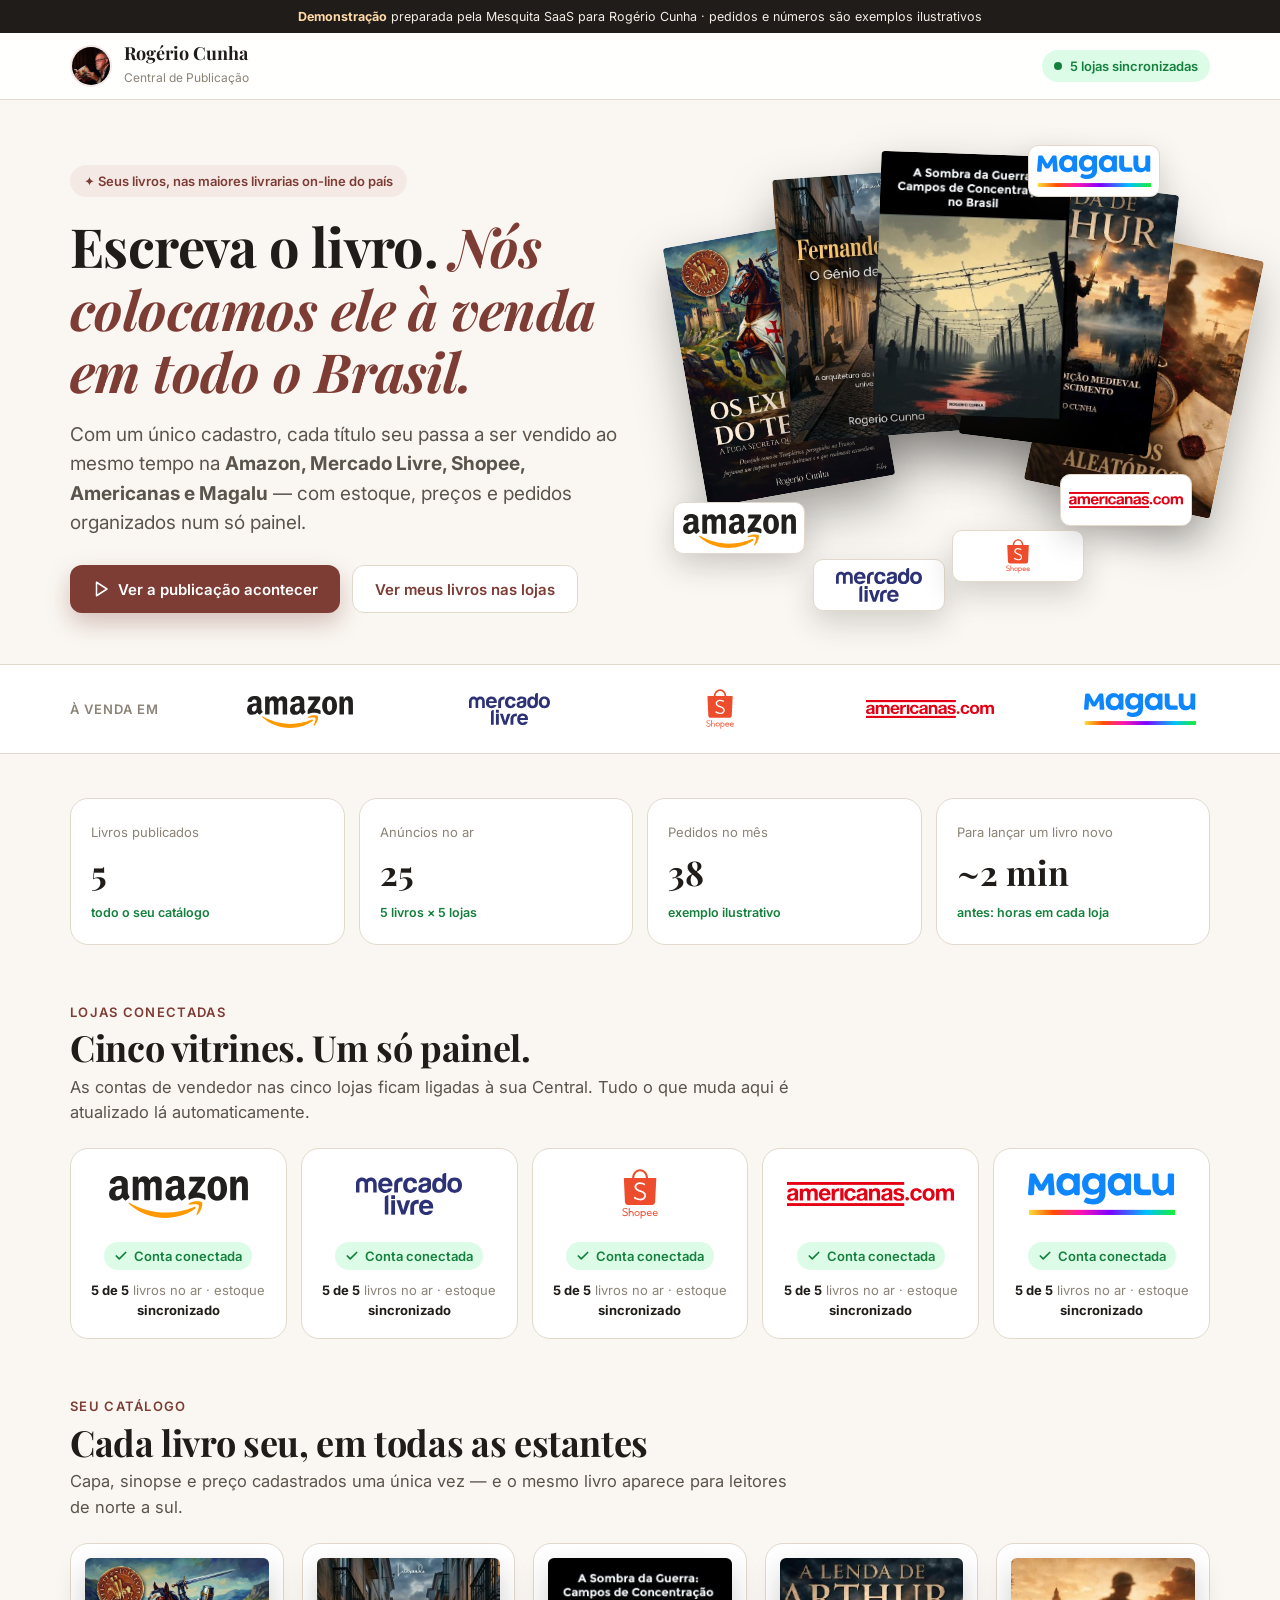
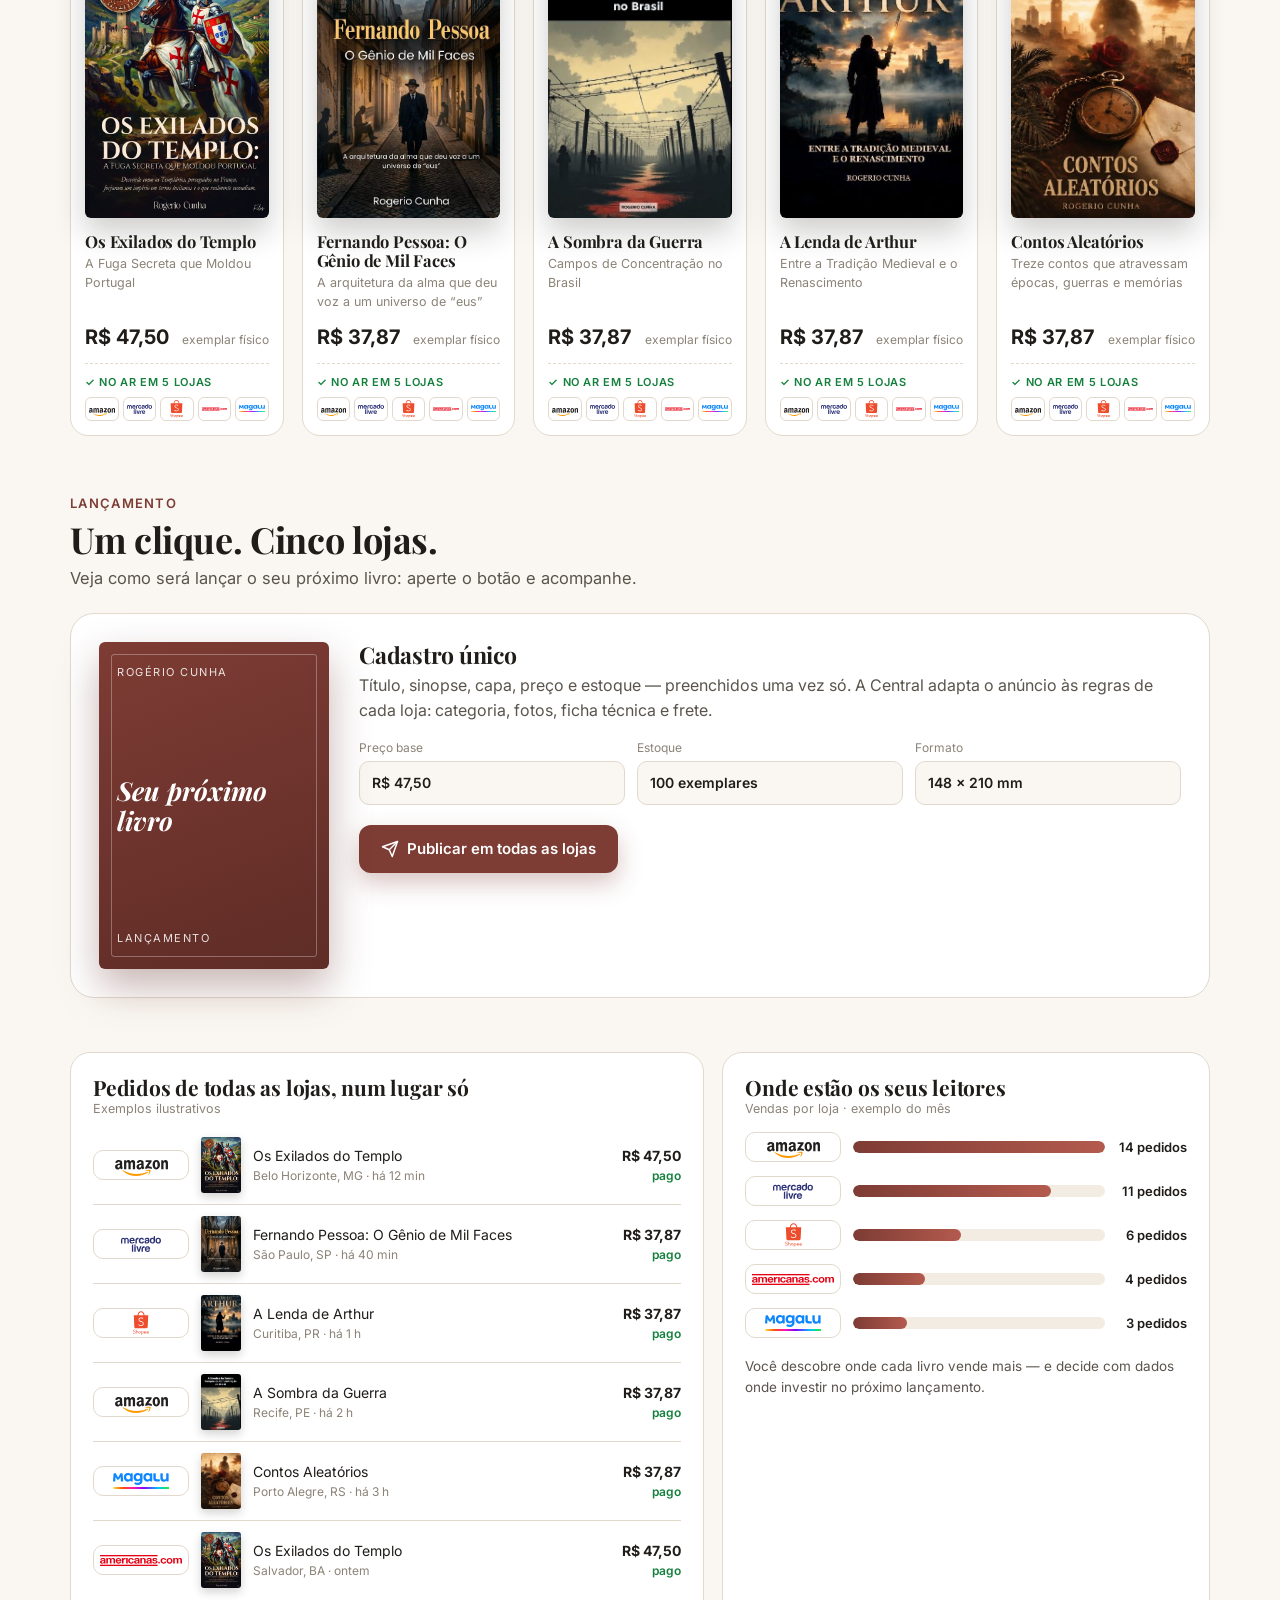
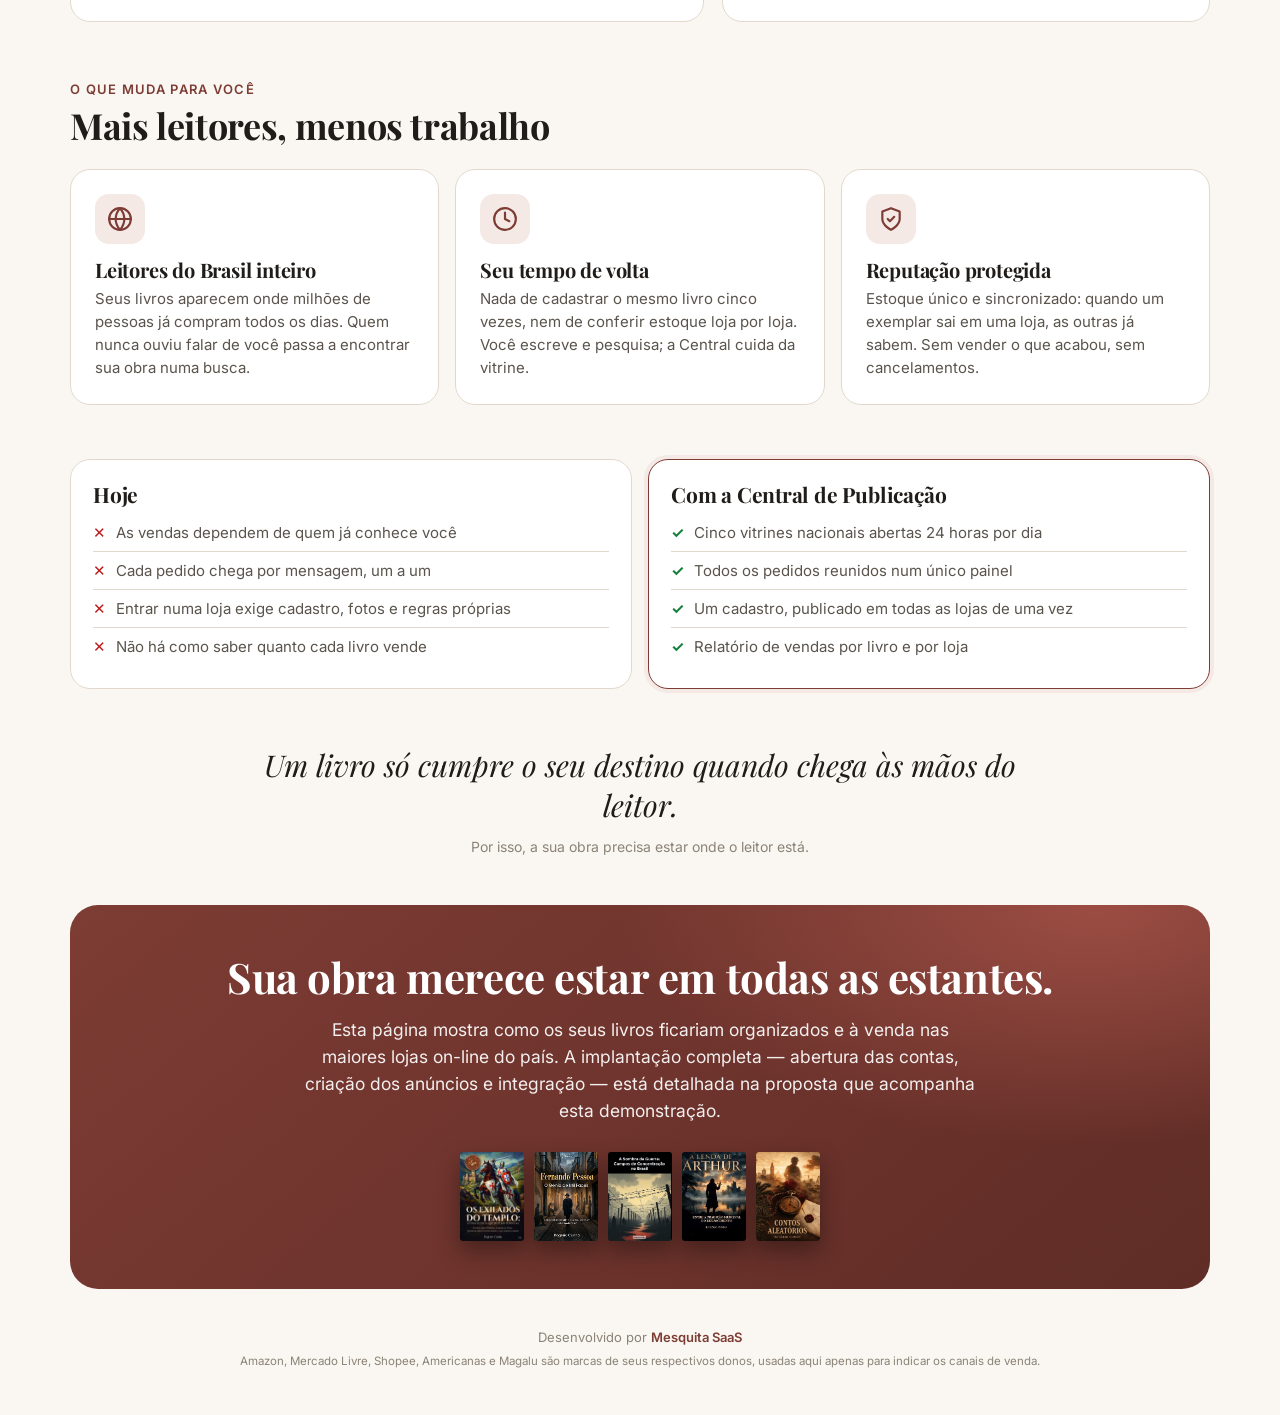
==== sistema/index.html @ d56f969f "Demonstração: Central de Publicação nos marketplaces (/sistema, fora do menu e sem indexação) Co-Aut" ====
<!doctype html>
<html lang="pt-BR">
<head>
<meta charset="utf-8">
<meta name="viewport" content="width=device-width, initial-scale=1">
<meta name="robots" content="noindex, nofollow">
<meta property="og:title" content="Central de Publicação — Rogério Cunha">
<meta property="og:image" content="https://drrogeriocunha.com.br/sistema/img/capa-exilados-do-templo.jpg">
<meta property="og:description" content="Seus livros à venda na Amazon, Mercado Livre, Shopee, Americanas e Magalu com um único cadastro.">
<title>Central de Publicação — Rogério Cunha</title>
<link rel="preconnect" href="https://fonts.googleapis.com">
<link href="https://fonts.googleapis.com/css2?family=Playfair+Display:ital,wght@0,600;0,700;1,600&family=Inter:wght@400;500;600;700&display=swap" rel="stylesheet">
<style>
  :root {
    --papel: #faf7f2; --fundo: #f2ece2; --tinta: #1f1c19; --suave: #5a544c; --fraca: #8b8377;
    --realce: #7d3c34; --realce-escuro: #5f2c26; --realce-claro: #f5e9e6; --linha: #e2d9cc; --ouro: #c9a227;
    --ok: #15803d; --ok-claro: #dcfce7;
  }
  * { box-sizing: border-box; margin: 0; padding: 0; }
  html { scroll-behavior: smooth; }
  body { font-family: Inter, system-ui, sans-serif; background: var(--papel); color: var(--tinta); line-height: 1.55; }
  h1, h2, h3 { font-family: "Playfair Display", Georgia, serif; letter-spacing: -0.01em; line-height: 1.15; }
  img { display: block; max-width: 100%; }
  .wrap { max-width: 1180px; margin: 0 auto; padding: 0 20px; }
  .demo { background: var(--tinta); color: #f3ede4; font-size: 12.5px; text-align: center; padding: 7px 16px; }
  .demo b { color: #ffd9a8; }

  header.app { background: rgba(255,255,255,.92); backdrop-filter: blur(8px); border-bottom: 1px solid var(--linha); position: sticky; top: 0; z-index: 20; }
  header.app .wrap { display: flex; align-items: center; gap: 14px; height: 66px; }
  .autor { display: flex; align-items: center; gap: 12px; margin-right: auto; min-width: 0; }
  .autor img { width: 42px; height: 42px; border-radius: 50%; object-fit: cover; object-position: top; border: 2px solid var(--realce-claro); }
  .autor b { display: block; font-family: "Playfair Display", serif; font-size: 18px; line-height: 1.1; }
  .autor span { font-size: 12px; color: var(--fraca); }
  .sync { display: inline-flex; align-items: center; gap: 8px; font-size: 13px; color: var(--ok); background: var(--ok-claro); padding: 6px 12px; border-radius: 999px; font-weight: 600; white-space: nowrap; }
  .dot { width: 8px; height: 8px; border-radius: 50%; background: var(--ok); animation: pulse 2s infinite; }
  @keyframes pulse { 0% { box-shadow: 0 0 0 0 rgba(21,128,61,.5); } 70% { box-shadow: 0 0 0 8px rgba(21,128,61,0); } 100% { box-shadow: 0 0 0 0 rgba(21,128,61,0); } }
  .btn { display: inline-flex; align-items: center; justify-content: center; gap: 8px; border: 0; cursor: pointer; font: 600 15px Inter, sans-serif; border-radius: 12px; padding: 0 22px; height: 48px; text-decoration: none; transition: transform .15s, background .15s; }
  .btn:active { transform: scale(.98); }
  .btn-primary { background: var(--realce); color: #fff; box-shadow: 0 10px 24px rgba(125,60,52,.3); }
  .btn-primary:hover { background: var(--realce-escuro); }
  .btn-claro { background: #fff; color: var(--realce); border: 1px solid var(--linha); }
  .btn svg { width: 18px; height: 18px; }

  /* logotipos das lojas: caixas do mesmo tamanho */
  .logo { display: inline-block; position: relative; overflow: hidden; background: #fff; border-radius: 10px; --p: 6px; }
  .logo img { position: absolute; inset: var(--p); width: calc(100% - 2 * var(--p)); height: calc(100% - 2 * var(--p)); object-fit: contain; }
  .logo.amazon img { top: calc(var(--p) + 3px); }
  .minis .logo { --p: 3px; }
  .logo.shopee { --p: 2px; }
  html, body { overflow-x: clip; }
  .estante .flutua { --p: 8px; }

  /* abertura */
  .hero { padding-block: 54px 40px; display: grid; grid-template-columns: 1.05fr 1fr; gap: 40px; align-items: center; }
  .selo { display: inline-flex; align-items: center; gap: 8px; font-size: 13px; font-weight: 600; color: var(--realce); background: var(--realce-claro); padding: 6px 14px; border-radius: 999px; }
  .hero h1 { font-size: clamp(34px, 5vw, 54px); margin-top: 18px; }
  .hero h1 em { color: var(--realce); }
  .hero p.lead { margin-top: 18px; font-size: 19px; color: var(--suave); }
  .hero .acoes { display: flex; flex-wrap: wrap; gap: 12px; margin-top: 28px; }
  .estante { position: relative; height: 470px; }
  .estante img.capa { position: absolute; width: 190px; border-radius: 4px; box-shadow: 0 24px 50px rgba(31,28,25,.35); transition: transform .4s; }
  .estante img.capa:hover { transform: translateY(-8px) rotate(0deg) !important; z-index: 9; }
  .estante .flutua { position: absolute; width: 132px; height: 52px; padding: 8px 14px; box-shadow: 0 12px 30px rgba(31,28,25,.18); border: 1px solid var(--linha); animation: boia 5s ease-in-out infinite; z-index: 8; }
  @keyframes boia { 50% { transform: translateY(-8px); } }

  .faixa { border-block: 1px solid var(--linha); background: #fff; }
  .faixa .wrap { display: flex; align-items: center; justify-content: space-between; gap: 22px; padding-block: 22px; flex-wrap: wrap; }
  .faixa p { font-size: 13px; font-weight: 600; letter-spacing: .08em; text-transform: uppercase; color: var(--fraca); }
  .faixa .logo { width: 140px; height: 44px; }

  section.bloco { padding-block: 44px 10px; }
  .titulo { margin-bottom: 22px; }
  .titulo small { font-size: 13px; font-weight: 600; letter-spacing: .1em; text-transform: uppercase; color: var(--realce); }
  .titulo h2 { font-size: clamp(26px, 3.4vw, 36px); margin-top: 4px; }
  .titulo p { color: var(--suave); margin-top: 6px; font-size: 16.5px; max-width: 720px; }

  .kpis { display: grid; grid-template-columns: repeat(4, 1fr); gap: 14px; }
  .kpi { background: #fff; border: 1px solid var(--linha); border-radius: 18px; padding: 20px; }
  .kpi small { color: var(--fraca); font-size: 13px; }
  .kpi b { display: block; font-size: 34px; font-weight: 700; margin-top: 2px; font-family: "Playfair Display", serif; }
  .kpi span { font-size: 12.5px; color: var(--ok); font-weight: 600; }

  .canais { display: grid; grid-template-columns: repeat(5, 1fr); gap: 14px; }
  .canal { background: #fff; border: 1px solid var(--linha); border-radius: 18px; padding: 18px; text-align: center; }
  .canal .logo { width: 100%; height: 54px; padding: 4px 8px; }
  .canal .st { margin-top: 14px; display: inline-flex; align-items: center; gap: 6px; font-size: 13px; color: var(--ok); font-weight: 600; background: var(--ok-claro); padding: 4px 10px; border-radius: 999px; }
  .canal .st svg { width: 14px; height: 14px; }
  .canal p.det { margin-top: 10px; font-size: 13px; color: var(--fraca); }
  .canal p.det b { color: var(--tinta); }

  /* vitrine dos livros */
  .livros { display: grid; grid-template-columns: repeat(5, 1fr); gap: 18px; }
  .livro { background: #fff; border: 1px solid var(--linha); border-radius: 18px; padding: 14px; display: flex; flex-direction: column; }
  .livro .capa { aspect-ratio: 148 / 210; border-radius: 6px; overflow: hidden; box-shadow: 0 14px 30px rgba(31,28,25,.22); }
  .livro .capa img { width: 100%; height: 100%; object-fit: cover; transition: transform .4s; }
  .livro:hover .capa img { transform: scale(1.04); }
  .livro h3 { font-size: 16.5px; margin-top: 14px; }
  .livro .sub { font-size: 12.5px; color: var(--fraca); margin-top: 3px; flex: 1; }
  .livro .preco { display: flex; align-items: baseline; justify-content: space-between; margin-top: 10px; }
  .livro .preco b { font-size: 20px; }
  .livro .preco span { font-size: 12px; color: var(--fraca); }
  .livro .onde { margin-top: 10px; padding-top: 10px; border-top: 1px dashed var(--linha); }
  .livro .onde small { display: block; font-size: 11px; font-weight: 600; letter-spacing: .06em; text-transform: uppercase; color: var(--ok); margin-bottom: 6px; }
  .minis { display: grid; grid-template-columns: repeat(5, 1fr); gap: 4px; }
  .minis .logo { height: 24px; border: 1px solid var(--linha); border-radius: 6px; padding: 3px; }

  /* simulação */
  .novo { display: grid; grid-template-columns: 230px 1fr; gap: 30px; background: #fff; border: 1px solid var(--linha); border-radius: 24px; padding: 28px; align-items: start; }
  .capa-nova { aspect-ratio: 148 / 210; border-radius: 6px; background: linear-gradient(160deg, var(--realce) 0%, var(--realce-escuro) 100%); color: #fff; padding: 22px 18px; display: flex; flex-direction: column; justify-content: space-between; box-shadow: 0 18px 40px rgba(95,44,38,.35); position: relative; overflow: hidden; }
  .capa-nova::after { content: ""; position: absolute; inset: 12px; border: 1px solid rgba(255,255,255,.3); border-radius: 3px; }
  .capa-nova b { font-family: "Playfair Display", serif; font-size: 26px; line-height: 1.15; font-style: italic; }
  .capa-nova span { font-size: 11px; letter-spacing: .14em; text-transform: uppercase; opacity: .85; }
  .campos { display: grid; grid-template-columns: repeat(3, 1fr); gap: 12px; margin: 16px 0 20px; }
  .campo label { display: block; font-size: 12px; color: var(--fraca); margin-bottom: 4px; }
  .campo div { border: 1px solid var(--linha); border-radius: 10px; padding: 10px 12px; font-weight: 600; font-size: 14px; background: var(--papel); }
  .passos { display: grid; gap: 12px; margin-top: 20px; }
  .passo { display: grid; grid-template-columns: 120px 1fr 120px; gap: 14px; align-items: center; font-size: 14px; }
  .passo .logo { width: 120px; height: 36px; border: 1px solid var(--linha); padding: 4px 10px; }
  .barra { height: 10px; border-radius: 999px; background: var(--fundo); overflow: hidden; }
  .barra i { display: block; height: 100%; width: 0; background: linear-gradient(90deg, var(--realce), #b45a4e); border-radius: 999px; transition: width .5s ease; }
  .passo .res { font-size: 13px; font-weight: 600; color: var(--fraca); text-align: right; }
  .passo .res.ok { color: var(--ok); }
  .final { display: none; margin-top: 20px; padding: 14px 16px; border-radius: 12px; background: var(--ok-claro); color: var(--ok); font-weight: 600; }

  /* pedidos */
  .duas { display: grid; grid-template-columns: 1.3fr 1fr; gap: 18px; }
  .card { background: #fff; border: 1px solid var(--linha); border-radius: 20px; padding: 22px; }
  .card h3 { font-size: 21px; }
  .card .nota { font-size: 12.5px; color: var(--fraca); }
  .pedido { display: grid; grid-template-columns: 96px 40px 1fr auto; gap: 12px; align-items: center; padding: 11px 0; border-top: 1px solid var(--linha); font-size: 14px; }
  .pedido:first-of-type { border-top: 0; }
  .pedido .logo { width: 96px; height: 30px; border: 1px solid var(--linha); padding: 3px 8px; }
  .pedido img.mini { width: 40px; height: 56px; object-fit: cover; border-radius: 3px; box-shadow: 0 4px 10px rgba(31,28,25,.2); }
  .pedido small { display: block; color: var(--fraca); font-size: 12px; }
  .pedido .v { font-weight: 700; text-align: right; }
  .pedido .v small { color: var(--ok); font-weight: 600; }
  .barras { display: grid; gap: 14px; margin-top: 14px; }
  .barras .linha { display: grid; grid-template-columns: 96px 1fr 70px; gap: 12px; align-items: center; font-size: 13px; }
  .barras .logo { width: 96px; height: 30px; border: 1px solid var(--linha); padding: 3px 8px; }
  .barras .barra { height: 12px; }
  .barras .barra i { transition: width 1.2s ease; }
  .barras em { font-style: normal; text-align: right; font-weight: 600; }

  /* proposta */
  .ganhos { display: grid; grid-template-columns: repeat(3, 1fr); gap: 16px; }
  .ganho { background: #fff; border: 1px solid var(--linha); border-radius: 20px; padding: 24px; }
  .ganho .ic { width: 50px; height: 50px; border-radius: 14px; background: var(--realce-claro); color: var(--realce); display: grid; place-items: center; }
  .ganho .ic svg { width: 26px; height: 26px; }
  .ganho h3 { font-size: 20px; margin-top: 14px; }
  .ganho p { color: var(--suave); font-size: 15px; margin-top: 6px; }
  .antes { display: grid; grid-template-columns: 1fr 1fr; gap: 16px; }
  .antes li { list-style: none; display: flex; gap: 10px; padding: 7px 0; font-size: 15px; color: var(--suave); border-top: 1px solid var(--linha); }
  .antes li:first-child { border-top: 0; }
  .antes li::before { content: "✕"; color: #b91c1c; font-weight: 700; }
  .antes .depois li::before { content: "✓"; color: var(--ok); }
  .antes .depois { border-color: var(--realce); box-shadow: 0 0 0 4px var(--realce-claro); }
  .antes h3 { margin-bottom: 8px; }
  .citacao { margin: 46px auto 0; max-width: 820px; text-align: center; }
  .citacao p { font-family: "Playfair Display", serif; font-style: italic; font-size: clamp(22px, 3vw, 30px); line-height: 1.35; }
  .citacao span { display: block; margin-top: 10px; color: var(--fraca); font-size: 14px; }
  .cta { margin: 48px 0 10px; background: radial-gradient(800px 400px at 90% 0%, #9c4d43 0%, transparent 60%), linear-gradient(140deg, var(--realce) 0%, var(--realce-escuro) 100%); color: #fff; border-radius: 28px; padding: 48px 32px; text-align: center; overflow: hidden; }
  .cta h2 { font-size: clamp(28px, 4vw, 42px); }
  .cta p { margin: 14px auto 0; max-width: 680px; opacity: .92; font-size: 17.5px; }
  .cta .capinhas { display: flex; justify-content: center; gap: 10px; margin-top: 28px; }
  .cta .capinhas img { width: 64px; border-radius: 3px; box-shadow: 0 10px 22px rgba(0,0,0,.35); }
  footer { padding: 28px 0 44px; text-align: center; font-size: 13px; color: var(--fraca); }
  footer a { color: var(--realce); font-weight: 600; text-decoration: none; }
  footer .marcas { font-size: 11.5px; margin-top: 6px; }

  @media (max-width: 1080px) {
    .livros { grid-template-columns: repeat(3, 1fr); }
    .canais { grid-template-columns: repeat(3, 1fr); }
  }
  @media (max-width: 900px) {
    .hero { grid-template-columns: 1fr; padding-top: 36px; }
    .estante .flutua { width: 112px; height: 44px; }
    .estante { height: 380px; max-width: 520px; width: 100%; margin: 0 auto; }
    .estante img.capa { width: 150px; }
    .kpis { grid-template-columns: repeat(2, 1fr); }
    .duas, .ganhos, .antes { grid-template-columns: 1fr; }
    .faixa .wrap { justify-content: center; }
    .faixa p { width: 100%; text-align: center; }
  }
  @media (max-width: 640px) {
    header.app .sync .txt { display: none; }
    .hero p.lead { font-size: 17px; }
    .estante { height: 300px; }
    .estante img.capa { width: 112px; }
    .estante .flutua { width: 100px; height: 40px; padding: 6px 10px; }
    .faixa .logo { width: 96px; height: 34px; }
    .canais { grid-template-columns: 1fr 1fr; }
    .livros { grid-template-columns: 1fr 1fr; gap: 12px; }
    .livro { padding: 10px; }
    .livro h3 { font-size: 15px; }
    .novo { grid-template-columns: 1fr; padding: 20px; }
    .capa-nova { max-width: 170px; }
    .campos { grid-template-columns: 1fr 1fr; }
    .passo { grid-template-columns: 100px 1fr; }
    .passo .logo { width: 100px; }
    .passo .res { grid-column: 1 / -1; text-align: left; margin-top: -6px; }
    .pedido { grid-template-columns: 40px 1fr auto; }
    .pedido .logo { grid-column: 1 / -1; }
    .barras .linha { grid-template-columns: 84px 1fr 60px; }
    .barras .logo { width: 84px; }
    .cta { padding: 36px 20px; }
    .cta .capinhas img { width: 46px; }
  }
</style>
</head>
<body>

<div class="demo"><b>Demonstração</b> preparada pela Mesquita SaaS para Rogério Cunha · pedidos e números são exemplos ilustrativos</div>

<header class="app">
  <div class="wrap">
    <div class="autor">
      <img src="img/RogerioCunha.png" alt="Rogério Cunha">
      <div><b>Rogério Cunha</b><span>Central de Publicação</span></div>
    </div>
    <span class="sync"><i class="dot"></i><span class="txt">5 lojas sincronizadas</span></span>
  </div>
</header>

<main>
  <section class="wrap hero">
    <div>
      <span class="selo">✦ Seus livros, nas maiores livrarias on-line do país</span>
      <h1>Escreva o livro. <em>Nós colocamos ele à venda em todo o Brasil.</em></h1>
      <p class="lead">Com um único cadastro, cada título seu passa a ser vendido ao mesmo tempo na <strong>Amazon, Mercado Livre, Shopee, Americanas e Magalu</strong> — com estoque, preços e pedidos organizados num só painel.</p>
      <div class="acoes">
        <a href="#publicar-novo" class="btn btn-primary">
          <svg viewBox="0 0 24 24" fill="none" stroke="currentColor" stroke-width="2" stroke-linecap="round" stroke-linejoin="round"><polygon points="6 3 20 12 6 21 6 3"/></svg>
          Ver a publicação acontecer
        </a>
        <a href="#livros" class="btn btn-claro">Ver meus livros nas lojas</a>
      </div>
    </div>
    <div class="estante" id="estante" aria-label="Capas dos livros de Rogério Cunha"></div>
  </section>

  <div class="faixa">
    <div class="wrap" id="faixa"><p>À venda em</p></div>
  </div>

  <section class="wrap bloco">
    <div class="kpis">
      <div class="kpi"><small>Livros publicados</small><b>5</b><span>todo o seu catálogo</span></div>
      <div class="kpi"><small>Anúncios no ar</small><b>25</b><span>5 livros × 5 lojas</span></div>
      <div class="kpi"><small>Pedidos no mês</small><b>38</b><span>exemplo ilustrativo</span></div>
      <div class="kpi"><small>Para lançar um livro novo</small><b>~2 min</b><span>antes: horas em cada loja</span></div>
    </div>
  </section>

  <section class="wrap bloco">
    <div class="titulo"><small>Lojas conectadas</small><h2>Cinco vitrines. Um só painel.</h2><p>As contas de vendedor nas cinco lojas ficam ligadas à sua Central. Tudo o que muda aqui é atualizado lá automaticamente.</p></div>
    <div class="canais" id="canais"></div>
  </section>

  <section class="wrap bloco" id="livros">
    <div class="titulo"><small>Seu catálogo</small><h2>Cada livro seu, em todas as estantes</h2><p>Capa, sinopse e preço cadastrados uma única vez — e o mesmo livro aparece para leitores de norte a sul.</p></div>
    <div class="livros" id="lista-livros"></div>
  </section>

  <section class="wrap bloco" id="publicar-novo">
    <div class="titulo"><small>Lançamento</small><h2>Um clique. Cinco lojas.</h2><p>Veja como será lançar o seu próximo livro: aperte o botão e acompanhe.</p></div>
    <div class="novo">
      <div class="capa-nova"><span>Rogério Cunha</span><b>Seu próximo livro</b><span>Lançamento</span></div>
      <div>
        <h3 style="font-size:23px">Cadastro único</h3>
        <p style="color:var(--suave);margin-top:4px">Título, sinopse, capa, preço e estoque — preenchidos uma vez só. A Central adapta o anúncio às regras de cada loja: categoria, fotos, ficha técnica e frete.</p>
        <div class="campos">
          <div class="campo"><label>Preço base</label><div>R$ 47,50</div></div>
          <div class="campo"><label>Estoque</label><div>100 exemplares</div></div>
          <div class="campo"><label>Formato</label><div>148 × 210 mm</div></div>
        </div>
        <button class="btn btn-primary" id="publicar">
          <svg viewBox="0 0 24 24" fill="none" stroke="currentColor" stroke-width="2" stroke-linecap="round" stroke-linejoin="round"><path d="M22 2 11 13"/><path d="m22 2-7 20-4-9-9-4z"/></svg>
          <span>Publicar em todas as lojas</span>
        </button>
        <div class="passos" id="passos"></div>
        <div class="final" id="final">✓ Publicado nas 5 lojas em poucos segundos. Fazendo à mão, loja por loja, isso levaria uma tarde inteira.</div>
      </div>
    </div>
  </section>

  <section class="wrap bloco duas">
    <div class="card">
      <h3>Pedidos de todas as lojas, num lugar só</h3>
      <p class="nota">Exemplos ilustrativos</p>
      <div id="pedidos" style="margin-top:8px"></div>
    </div>
    <div class="card">
      <h3>Onde estão os seus leitores</h3>
      <p class="nota">Vendas por loja · exemplo do mês</p>
      <div class="barras" id="barras"></div>
      <p style="font-size:13.5px;color:var(--suave);margin-top:18px">Você descobre onde cada livro vende mais — e decide com dados onde investir no próximo lançamento.</p>
    </div>
  </section>

  <section class="wrap bloco">
    <div class="titulo"><small>O que muda para você</small><h2>Mais leitores, menos trabalho</h2></div>
    <div class="ganhos">
      <div class="ganho"><div class="ic"><svg viewBox="0 0 24 24" fill="none" stroke="currentColor" stroke-width="2" stroke-linecap="round" stroke-linejoin="round"><circle cx="12" cy="12" r="10"/><path d="M2 12h20"/><path d="M12 2a15.3 15.3 0 0 1 4 10 15.3 15.3 0 0 1-4 10 15.3 15.3 0 0 1-4-10 15.3 15.3 0 0 1 4-10z"/></svg></div><h3>Leitores do Brasil inteiro</h3><p>Seus livros aparecem onde milhões de pessoas já compram todos os dias. Quem nunca ouviu falar de você passa a encontrar sua obra numa busca.</p></div>
      <div class="ganho"><div class="ic"><svg viewBox="0 0 24 24" fill="none" stroke="currentColor" stroke-width="2" stroke-linecap="round" stroke-linejoin="round"><circle cx="12" cy="12" r="10"/><path d="M12 6v6l4 2"/></svg></div><h3>Seu tempo de volta</h3><p>Nada de cadastrar o mesmo livro cinco vezes, nem de conferir estoque loja por loja. Você escreve e pesquisa; a Central cuida da vitrine.</p></div>
      <div class="ganho"><div class="ic"><svg viewBox="0 0 24 24" fill="none" stroke="currentColor" stroke-width="2" stroke-linecap="round" stroke-linejoin="round"><path d="M12 22s8-4 8-10V5l-8-3-8 3v7c0 6 8 10 8 10z"/><path d="m9 12 2 2 4-4"/></svg></div><h3>Reputação protegida</h3><p>Estoque único e sincronizado: quando um exemplar sai em uma loja, as outras já sabem. Sem vender o que acabou, sem cancelamentos.</p></div>
    </div>
  </section>

  <section class="wrap bloco antes">
    <div class="card">
      <h3>Hoje</h3>
      <ul>
        <li>As vendas dependem de quem já conhece você</li>
        <li>Cada pedido chega por mensagem, um a um</li>
        <li>Entrar numa loja exige cadastro, fotos e regras próprias</li>
        <li>Não há como saber quanto cada livro vende</li>
      </ul>
    </div>
    <div class="card depois">
      <h3>Com a Central de Publicação</h3>
      <ul>
        <li>Cinco vitrines nacionais abertas 24 horas por dia</li>
        <li>Todos os pedidos reunidos num único painel</li>
        <li>Um cadastro, publicado em todas as lojas de uma vez</li>
        <li>Relatório de vendas por livro e por loja</li>
      </ul>
    </div>
  </section>

  <div class="wrap citacao">
    <p>Um livro só cumpre o seu destino quando chega às mãos do leitor.</p>
    <span>Por isso, a sua obra precisa estar onde o leitor está.</span>
  </div>

  <section class="wrap">
    <div class="cta">
      <h2>Sua obra merece estar em todas as estantes.</h2>
      <p>Esta página mostra como os seus livros ficariam organizados e à venda nas maiores lojas on-line do país. A implantação completa — abertura das contas, criação dos anúncios e integração — está detalhada na proposta que acompanha esta demonstração.</p>
      <div class="capinhas" id="capinhas"></div>
    </div>
  </section>
</main>

<footer>
  Desenvolvido por <a href="https://mesquitasaas.online/" target="_blank" rel="noopener">Mesquita SaaS</a>
  <p class="marcas">Amazon, Mercado Livre, Shopee, Americanas e Magalu são marcas de seus respectivos donos, usadas aqui apenas para indicar os canais de venda.</p>
</footer>

<script>
  const CANAIS = [
    { id: "amazon", nome: "Amazon", vendas: 14 },
    { id: "mercadolivre", nome: "Mercado Livre", vendas: 11 },
    { id: "shopee", nome: "Shopee", vendas: 6 },
    { id: "americanas", nome: "Americanas", vendas: 4 },
    { id: "magalu", nome: "Magalu", vendas: 3 },
  ];
  const LIVROS = [
    { capa: "capa-exilados-do-templo.jpg", titulo: "Os Exilados do Templo", sub: "A Fuga Secreta que Moldou Portugal", preco: "R$ 47,50" },
    { capa: "capa-fernando-pessoa.jpg", titulo: "Fernando Pessoa: O Gênio de Mil Faces", sub: "A arquitetura da alma que deu voz a um universo de “eus”", preco: "R$ 37,87" },
    { capa: "capa-sombra-da-guerra.jpg", titulo: "A Sombra da Guerra", sub: "Campos de Concentração no Brasil", preco: "R$ 37,87" },
    { capa: "capa-lenda-de-arthur.jpg", titulo: "A Lenda de Arthur", sub: "Entre a Tradição Medieval e o Renascimento", preco: "R$ 37,87" },
    { capa: "capa-contos-aleatorios.jpg", titulo: "Contos Aleatórios", sub: "Treze contos que atravessam épocas, guerras e memórias", preco: "R$ 37,87" },
  ];
  const PEDIDOS = [
    ["amazon", 0, "Belo Horizonte, MG", "há 12 min"],
    ["mercadolivre", 1, "São Paulo, SP", "há 40 min"],
    ["shopee", 3, "Curitiba, PR", "há 1 h"],
    ["amazon", 2, "Recife, PE", "há 2 h"],
    ["magalu", 4, "Porto Alegre, RS", "há 3 h"],
    ["americanas", 0, "Salvador, BA", "ontem"],
  ];
  const check = '<svg viewBox="0 0 24 24" fill="none" stroke="currentColor" stroke-width="3" stroke-linecap="round" stroke-linejoin="round"><path d="M20 6 9 17l-5-5"/></svg>';
  const logo = (id, extra = "") => {
    const c = CANAIS.find((x) => x.id === id);
    return `<span class="logo ${id} ${extra}"><img src="img/logo-${id}.svg" alt="${c.nome}"></span>`;
  };
  const $ = (id) => document.getElementById(id);

  // Estante do topo: capas em leque + logotipos flutuando
  const POS = [
    { l: "2%", t: "16%", r: -10 }, { l: "20%", t: "4%", r: -4 }, { l: "38%", t: "0%", r: 2 }, { l: "56%", t: "6%", r: 7 }, { l: "70%", t: "18%", r: 12 },
  ];
  $("estante").innerHTML =
    LIVROS.map((l, i) => `<img class="capa" src="img/${l.capa}" alt="${l.titulo}" style="left:${POS[i].l};top:${POS[i].t};transform:rotate(${POS[i].r}deg);z-index:${i === 2 ? 5 : 5 - Math.abs(2 - i)}">`).join("") +
    [["amazon", "0%", "74%", 0], ["mercadolivre", "26%", "86%", .8], ["shopee", "52%", "80%", 1.6], ["americanas", "72%", "68%", 2.4], ["magalu", "66%", "-2%", 3.2]]
      .map(([id, l, t, d]) => logo(id, "flutua").replace('class="logo', `style="left:${l};top:${t};animation-delay:${d}s" class="logo`)).join("");

  $("faixa").insertAdjacentHTML("beforeend", CANAIS.map((c) => logo(c.id)).join(""));
  $("capinhas").innerHTML = LIVROS.map((l) => `<img src="img/${l.capa}" alt="">`).join("");

  $("canais").innerHTML = CANAIS.map((c) => `
    <div class="canal">
      ${logo(c.id)}
      <span class="st">${check} Conta conectada</span>
      <p class="det"><b>5 de 5</b> livros no ar · estoque <b>sincronizado</b></p>
    </div>`).join("");

  $("lista-livros").innerHTML = LIVROS.map((l) => `
    <article class="livro">
      <div class="capa"><img src="img/${l.capa}" alt="Capa de ${l.titulo}"></div>
      <h3>${l.titulo}</h3>
      <p class="sub">${l.sub}</p>
      <div class="preco"><b>${l.preco}</b><span>exemplar físico</span></div>
      <div class="onde"><small>✓ No ar em 5 lojas</small><div class="minis">${CANAIS.map((c) => logo(c.id)).join("")}</div></div>
    </article>`).join("");

  $("pedidos").innerHTML = PEDIDOS.map(([c, li, cidade, quando]) => `
    <div class="pedido">
      ${logo(c)}
      <img class="mini" src="img/${LIVROS[li].capa}" alt="">
      <div>${LIVROS[li].titulo}<small>${cidade} · ${quando}</small></div>
      <div class="v">${LIVROS[li].preco}<small>pago</small></div>
    </div>`).join("");

  const max = Math.max(...CANAIS.map((c) => c.vendas));
  $("barras").innerHTML = CANAIS.map((c) => `
    <div class="linha">${logo(c.id)}<div class="barra"><i data-w="${(c.vendas / max) * 100}"></i></div><em>${c.vendas} pedidos</em></div>`).join("");
  // As barras crescem quando aparecem na tela
  new IntersectionObserver((ents, obs) => {
    if (ents.some((e) => e.isIntersecting)) {
      document.querySelectorAll("#barras .barra i").forEach((i) => (i.style.width = i.dataset.w + "%"));
      obs.disconnect();
    }
  }).observe($("barras"));

  // Simulação: publica o livro novo nas 5 lojas
  const passos = $("passos");
  const botao = $("publicar");
  const ETAPAS = ["Gerando anúncio…", "Enviando capa…", "Ajustando categoria…", "✓ Publicado"];
  botao.addEventListener("click", () => {
    botao.disabled = true;
    botao.style.opacity = ".6";
    $("final").style.display = "none";
    passos.innerHTML = CANAIS.map((c) => `<div class="passo">${logo(c.id)}<div class="barra"><i></i></div><span class="res">Na fila</span></div>`).join("");
    let prontos = 0;
    [...passos.children].forEach((linha, i) => {
      const barra = linha.querySelector(".barra i");
      const res = linha.querySelector(".res");
      ETAPAS.forEach((etapa, k) => {
        setTimeout(() => {
          barra.style.width = `${((k + 1) / ETAPAS.length) * 100}%`;
          res.textContent = etapa;
          if (k === ETAPAS.length - 1) {
            res.classList.add("ok");
            if (++prontos === CANAIS.length) {
              $("final").style.display = "block";
              botao.disabled = false;
              botao.style.opacity = "1";
              botao.querySelector("span").textContent = "Publicar de novo";
            }
          }
        }, 300 + i * 260 + k * 650);
      });
    });
  });
</script>
</body>
</html>
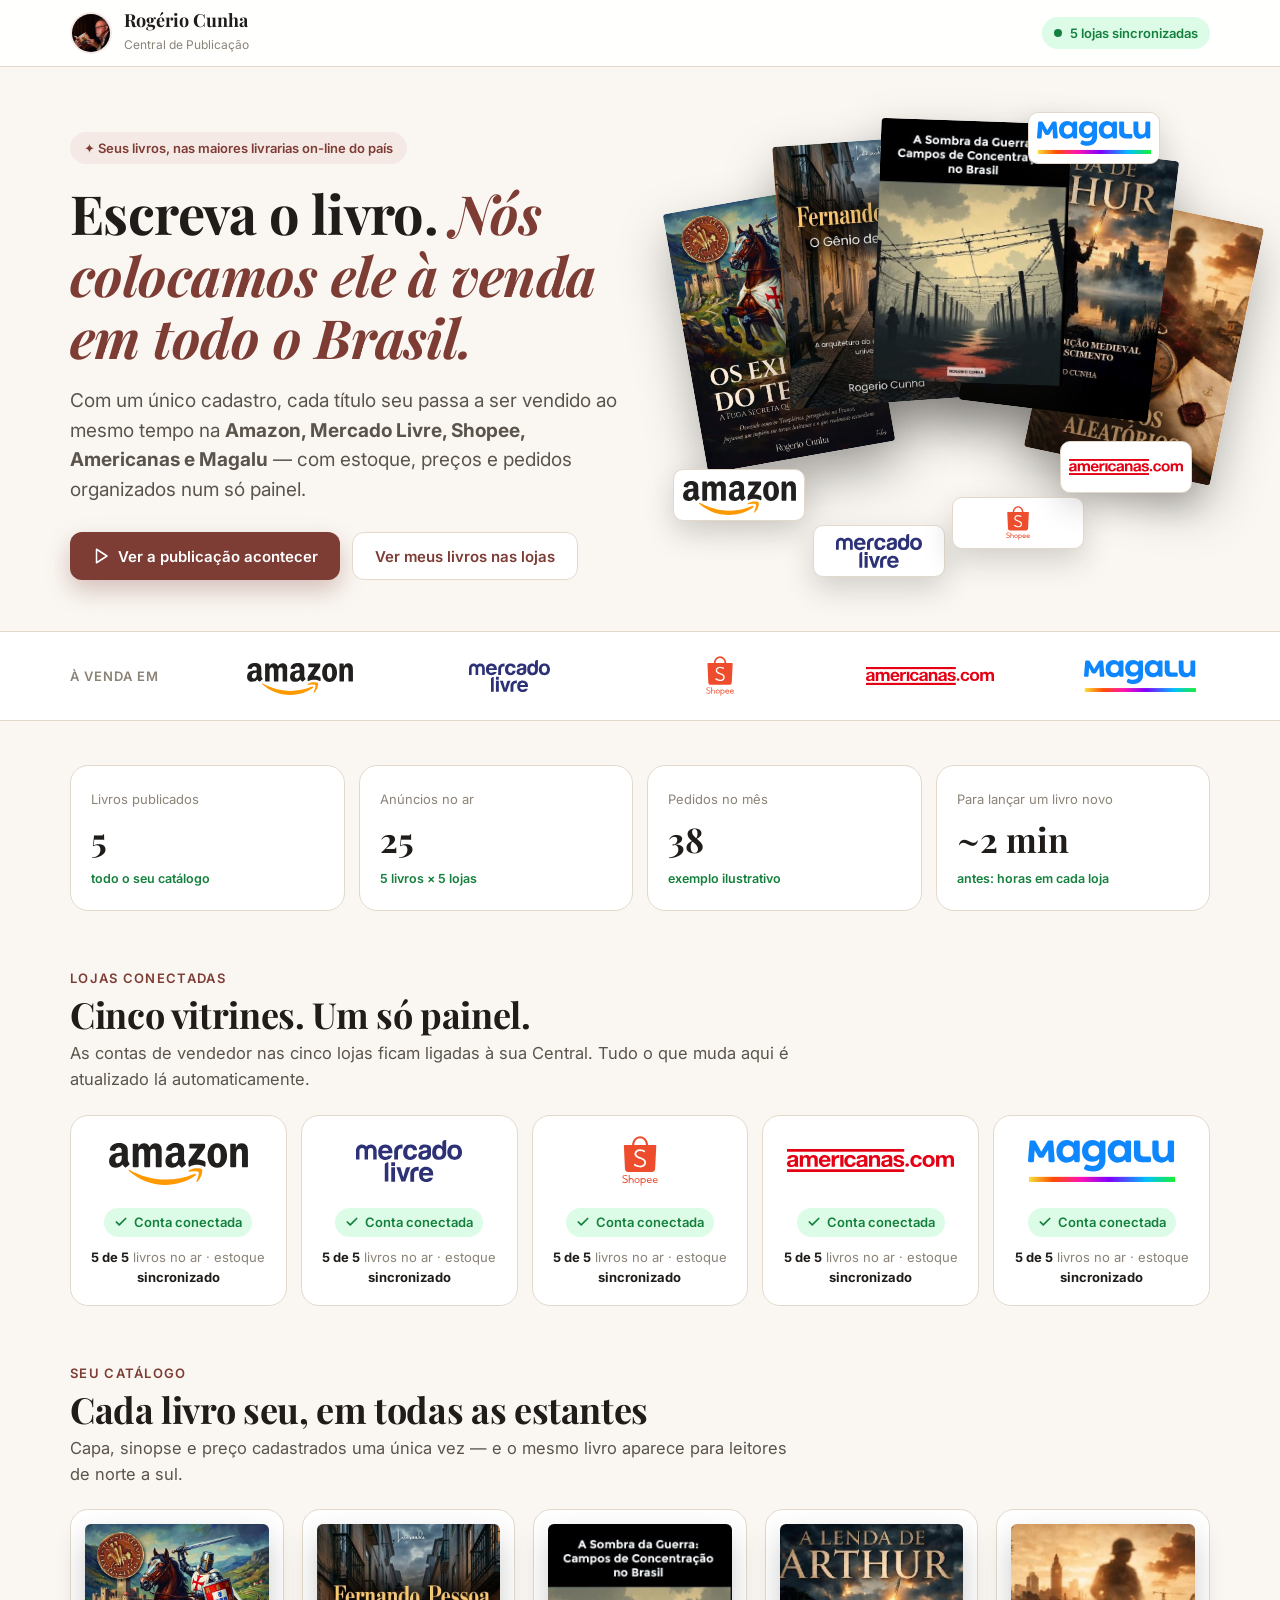
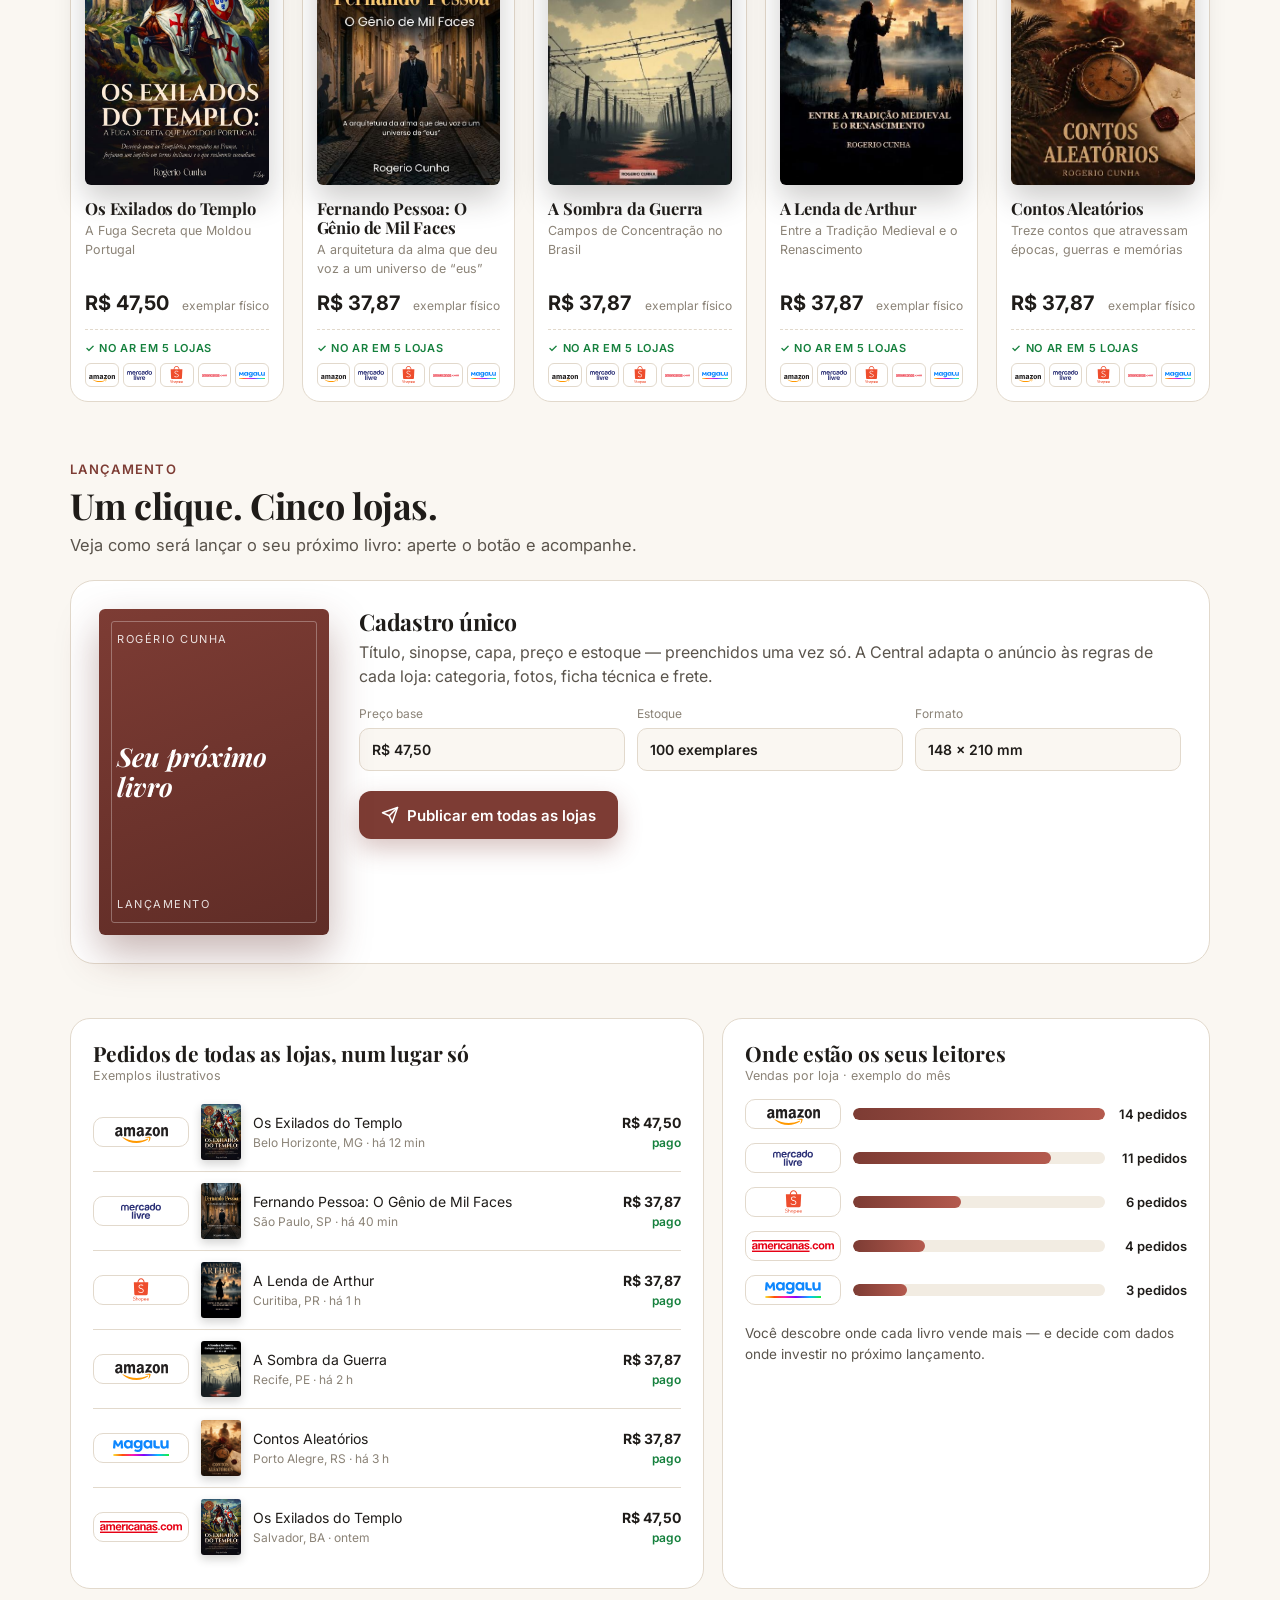
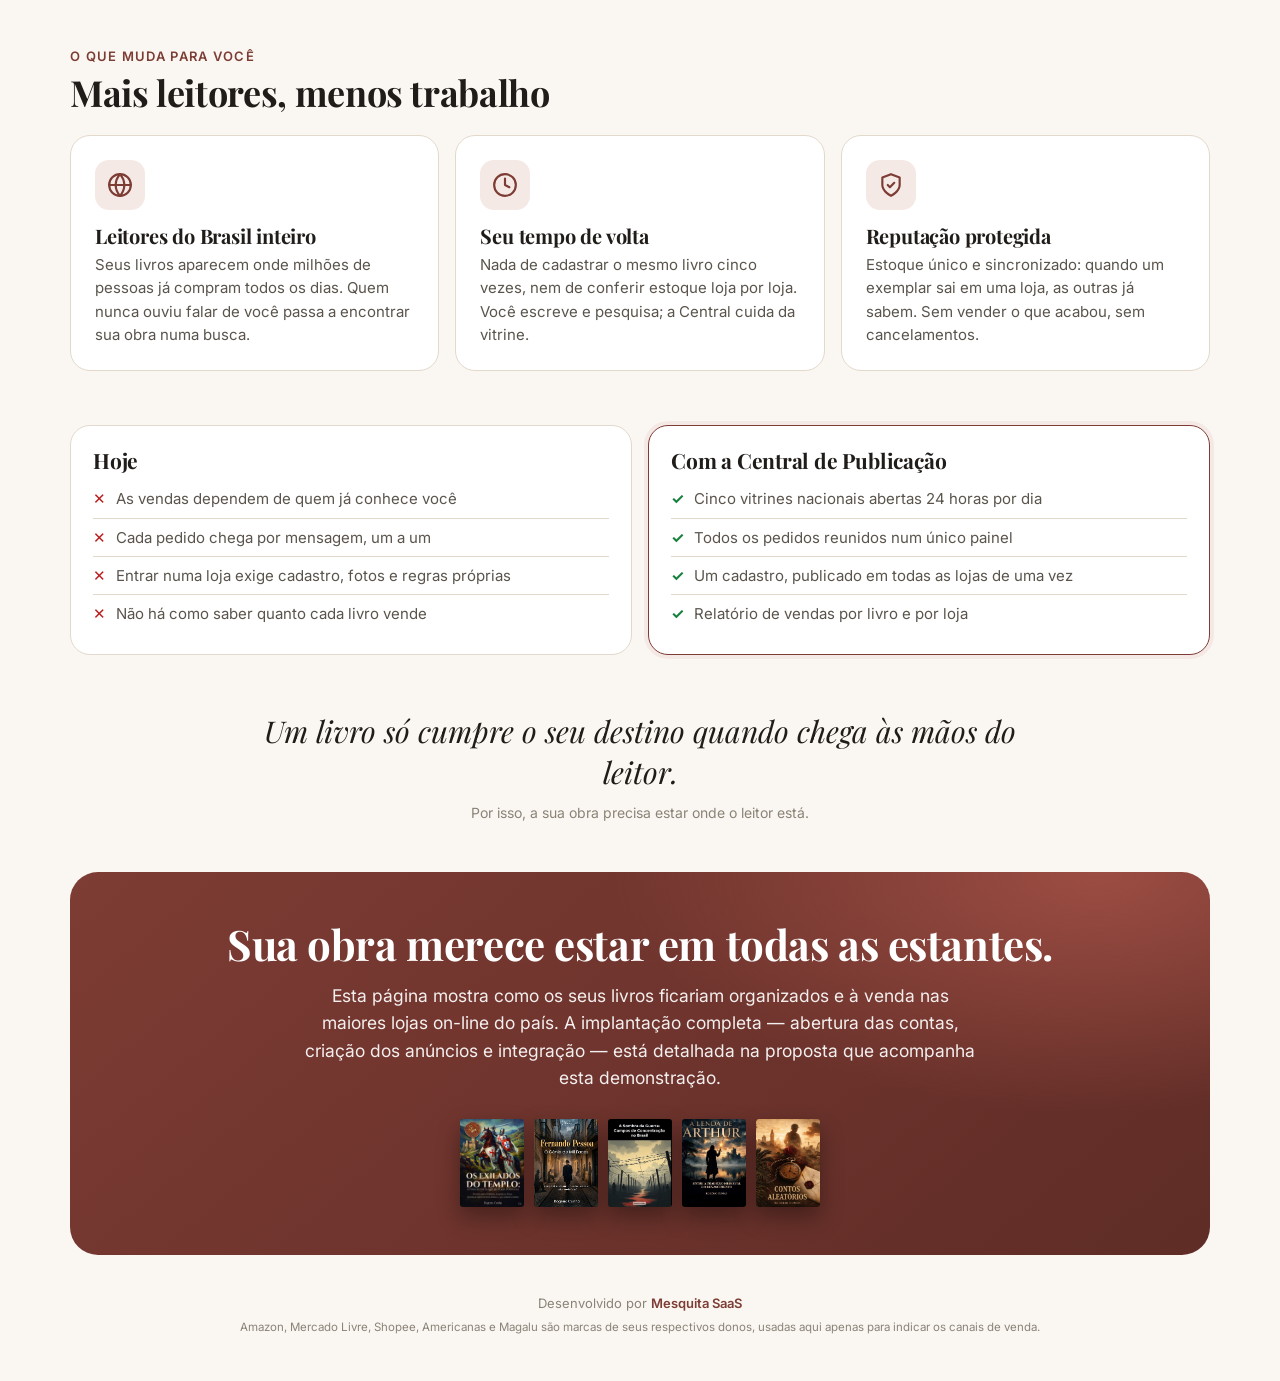
==== commit 3d203b7d: "Sistema: remove a faixa de demonstração do topo Co-Authored-By: Claude Opus 5.5 <noreply@anthropic.c" ====
--- a/sistema/index.html
+++ b/sistema/index.html
@@ -209,7 +209,6 @@
 </head>
 <body>
 
-<div class="demo"><b>Demonstração</b> preparada pela Mesquita SaaS para Rogério Cunha · pedidos e números são exemplos ilustrativos</div>
 
 <header class="app">
   <div class="wrap">
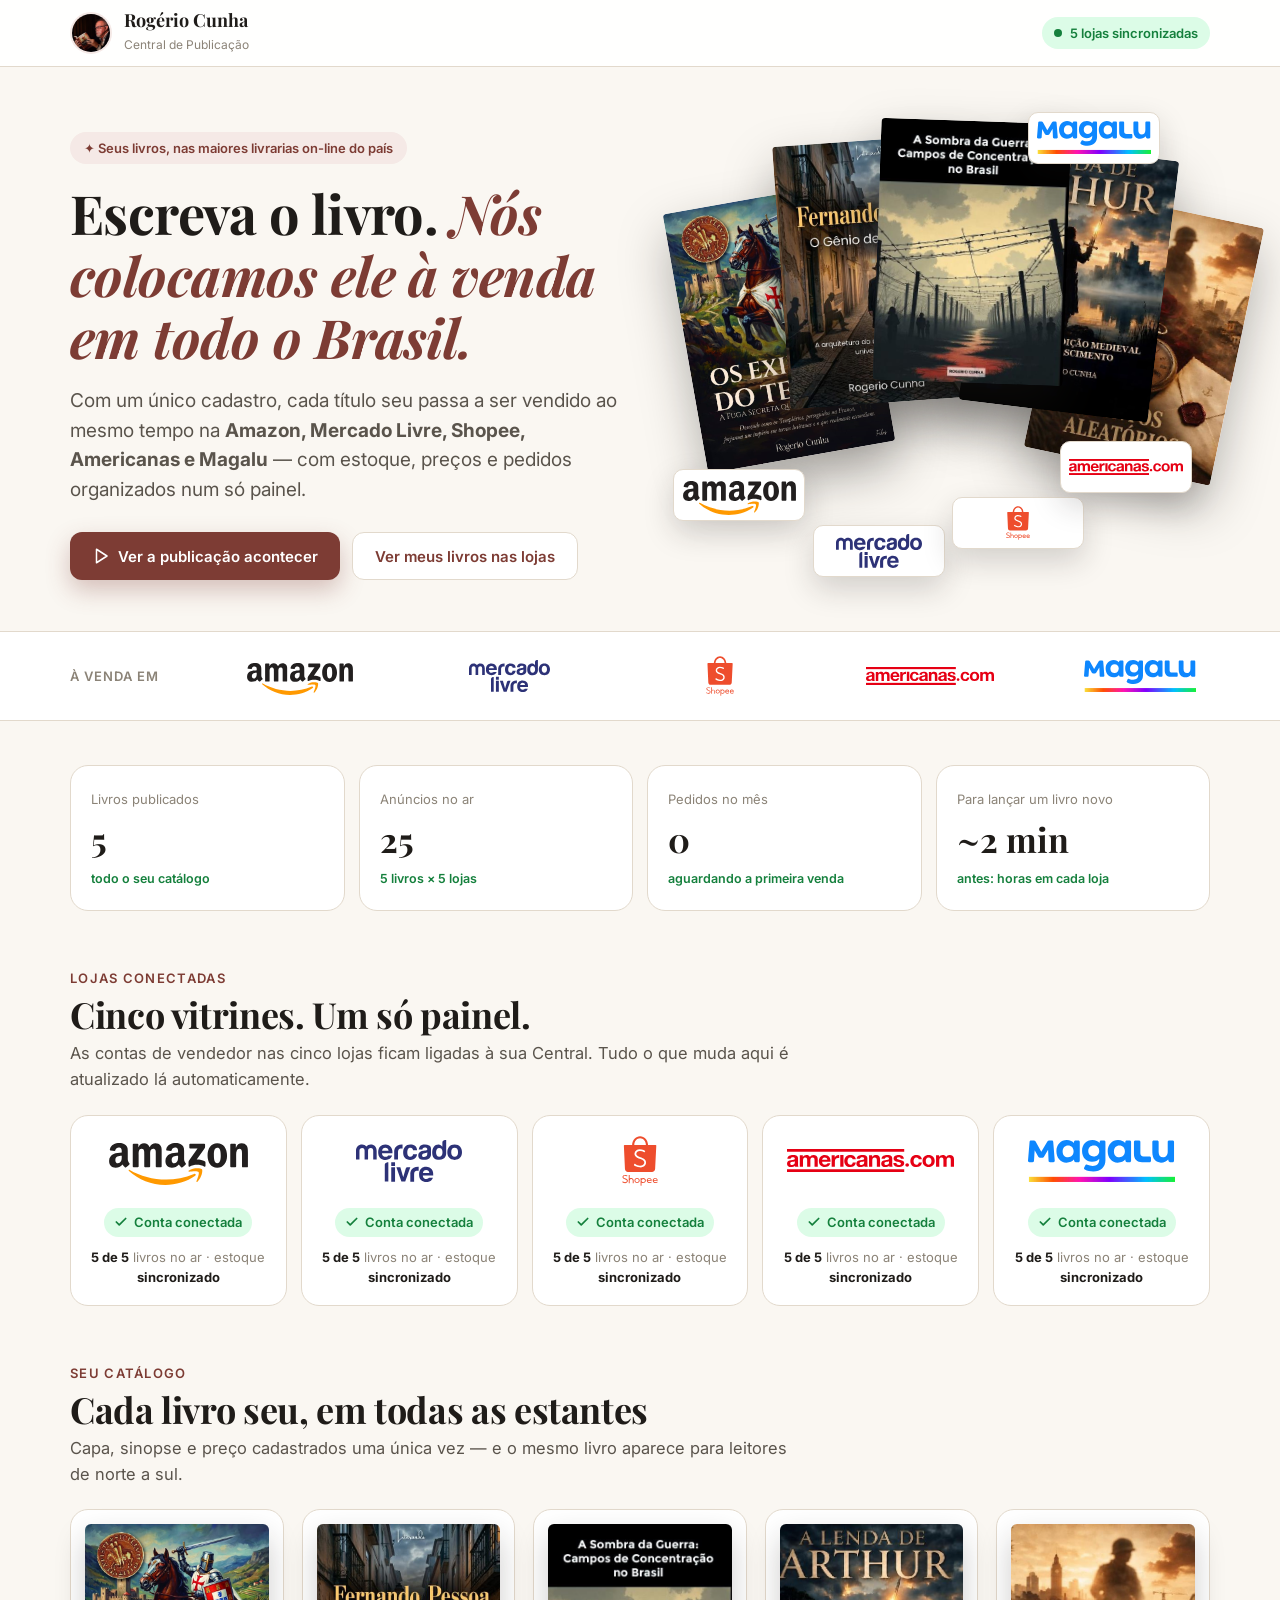
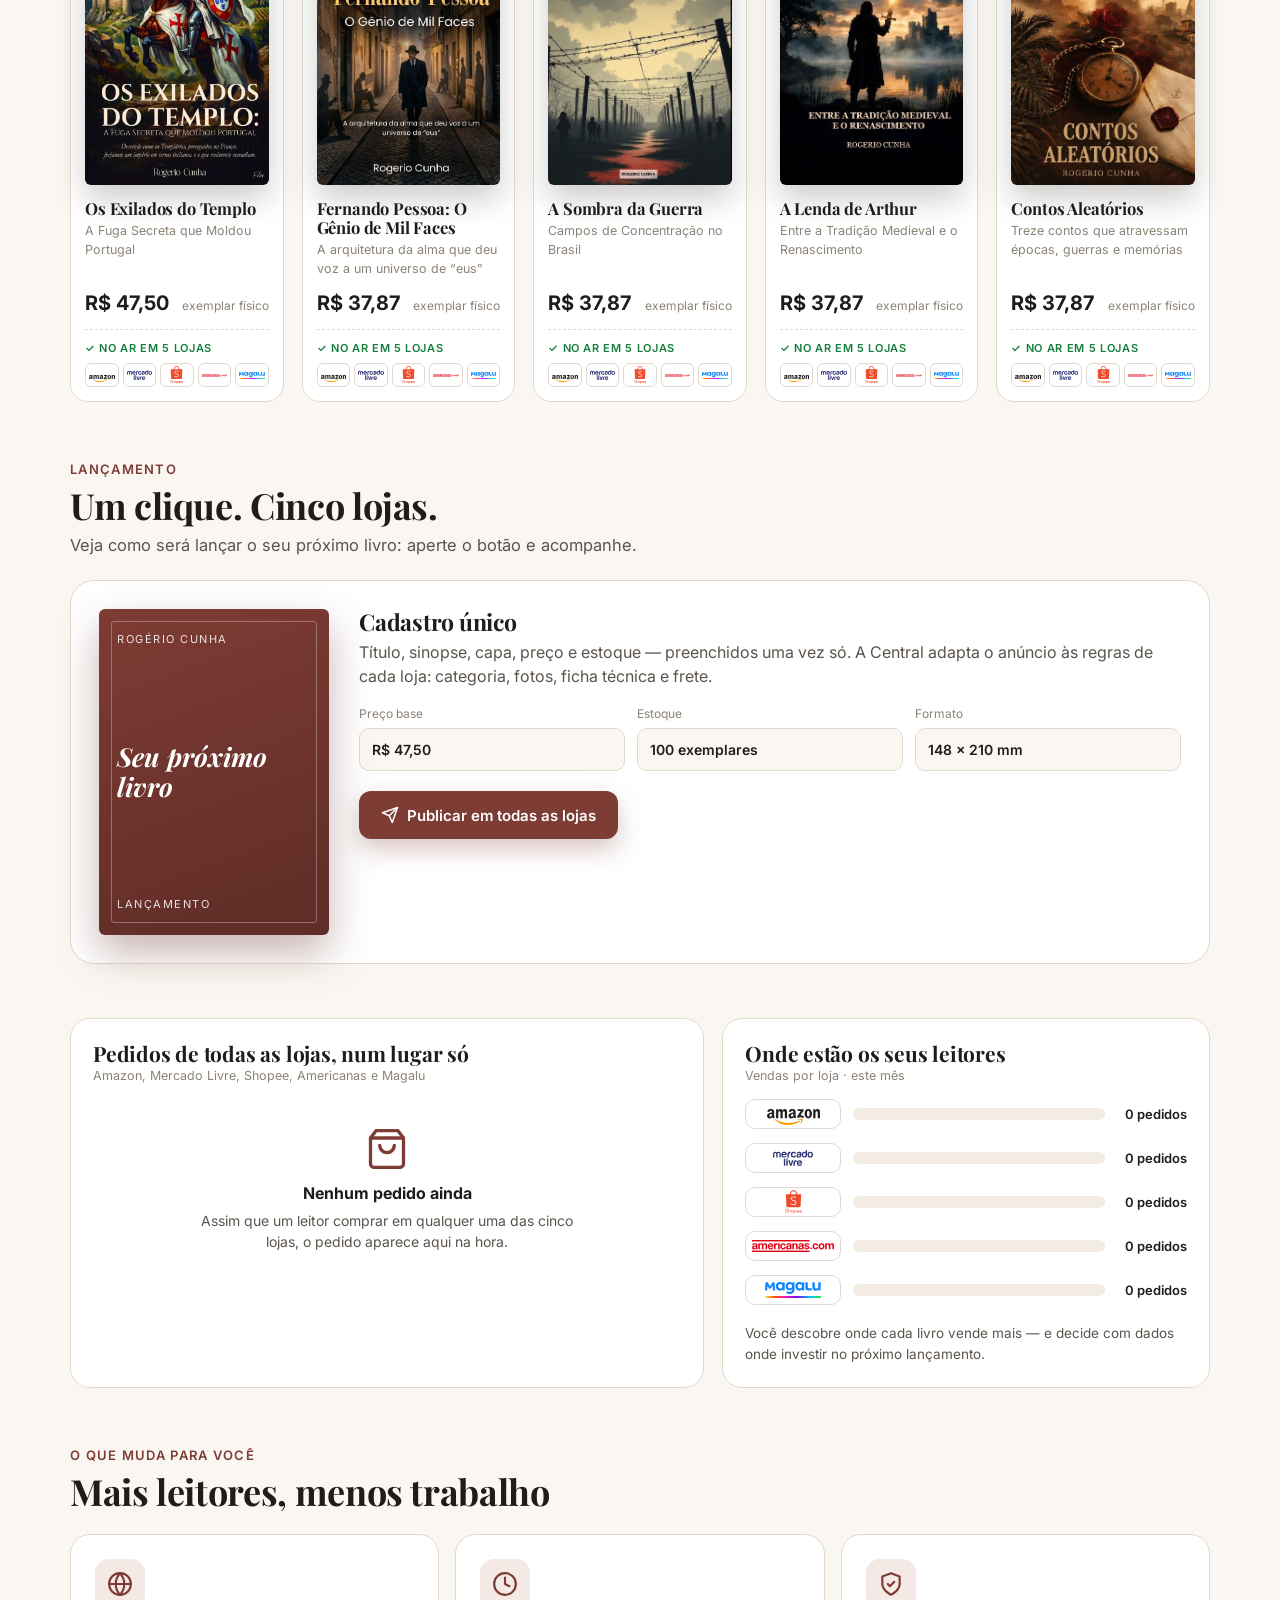
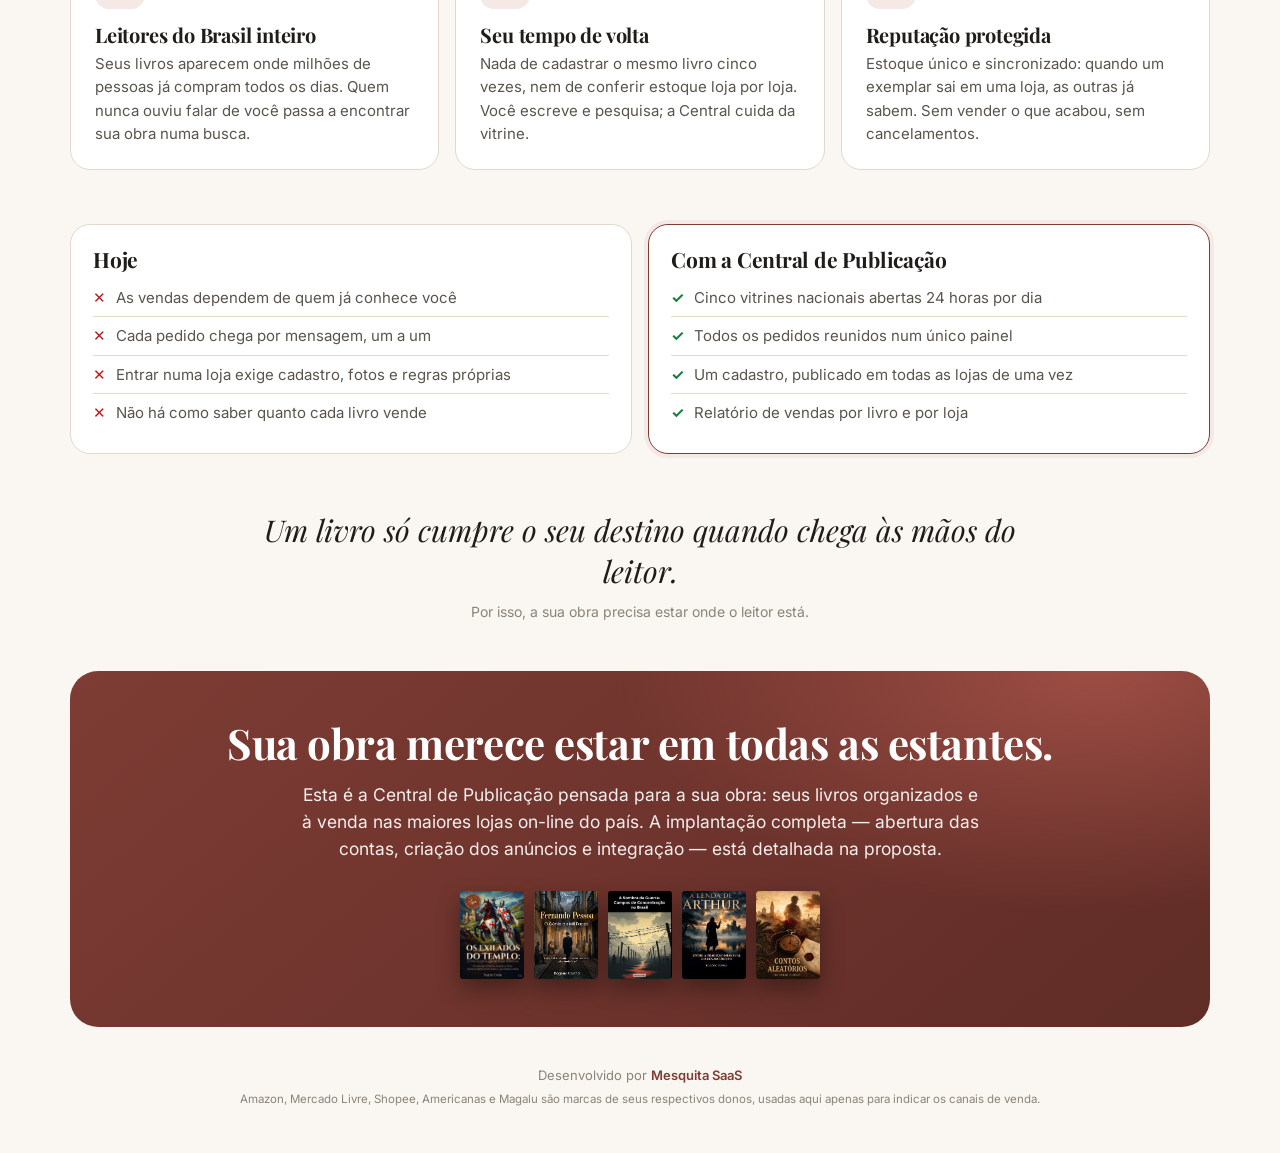
==== commit d8cf0c76: "Sistema: pedidos zerados e sem textos de exemplo Co-Authored-By: Claude Opus 5.5 <noreply@anthropic." ====
--- a/sistema/index.html
+++ b/sistema/index.html
@@ -134,6 +134,10 @@
   .pedido small { display: block; color: var(--fraca); font-size: 12px; }
   .pedido .v { font-weight: 700; text-align: right; }
   .pedido .v small { color: var(--ok); font-weight: 600; }
+  .vazio { text-align: center; padding: 34px 16px 20px; color: var(--suave); }
+  .vazio svg { width: 44px; height: 44px; color: var(--realce); margin: 0 auto 10px; display: block; }
+  .vazio b { display: block; font-size: 16px; color: var(--tinta); }
+  .vazio p { font-size: 14px; margin: 4px auto 0; max-width: 380px; }
   .barras { display: grid; gap: 14px; margin-top: 14px; }
   .barras .linha { display: grid; grid-template-columns: 96px 1fr 70px; gap: 12px; align-items: center; font-size: 13px; }
   .barras .logo { width: 96px; height: 30px; border: 1px solid var(--linha); padding: 3px 8px; }
@@ -245,7 +249,7 @@
     <div class="kpis">
       <div class="kpi"><small>Livros publicados</small><b>5</b><span>todo o seu catálogo</span></div>
       <div class="kpi"><small>Anúncios no ar</small><b>25</b><span>5 livros × 5 lojas</span></div>
-      <div class="kpi"><small>Pedidos no mês</small><b>38</b><span>exemplo ilustrativo</span></div>
+      <div class="kpi"><small>Pedidos no mês</small><b>0</b><span>aguardando a primeira venda</span></div>
       <div class="kpi"><small>Para lançar um livro novo</small><b>~2 min</b><span>antes: horas em cada loja</span></div>
     </div>
   </section>
@@ -285,12 +289,12 @@
   <section class="wrap bloco duas">
     <div class="card">
       <h3>Pedidos de todas as lojas, num lugar só</h3>
-      <p class="nota">Exemplos ilustrativos</p>
+      <p class="nota">Amazon, Mercado Livre, Shopee, Americanas e Magalu</p>
       <div id="pedidos" style="margin-top:8px"></div>
     </div>
     <div class="card">
       <h3>Onde estão os seus leitores</h3>
-      <p class="nota">Vendas por loja · exemplo do mês</p>
+      <p class="nota">Vendas por loja · este mês</p>
       <div class="barras" id="barras"></div>
       <p style="font-size:13.5px;color:var(--suave);margin-top:18px">Você descobre onde cada livro vende mais — e decide com dados onde investir no próximo lançamento.</p>
     </div>
@@ -334,7 +338,7 @@
   <section class="wrap">
     <div class="cta">
       <h2>Sua obra merece estar em todas as estantes.</h2>
-      <p>Esta página mostra como os seus livros ficariam organizados e à venda nas maiores lojas on-line do país. A implantação completa — abertura das contas, criação dos anúncios e integração — está detalhada na proposta que acompanha esta demonstração.</p>
+      <p>Esta é a Central de Publicação pensada para a sua obra: seus livros organizados e à venda nas maiores lojas on-line do país. A implantação completa — abertura das contas, criação dos anúncios e integração — está detalhada na proposta.</p>
       <div class="capinhas" id="capinhas"></div>
     </div>
   </section>
@@ -347,11 +351,11 @@
 
 <script>
   const CANAIS = [
-    { id: "amazon", nome: "Amazon", vendas: 14 },
-    { id: "mercadolivre", nome: "Mercado Livre", vendas: 11 },
-    { id: "shopee", nome: "Shopee", vendas: 6 },
-    { id: "americanas", nome: "Americanas", vendas: 4 },
-    { id: "magalu", nome: "Magalu", vendas: 3 },
+    { id: "amazon", nome: "Amazon", vendas: 0 },
+    { id: "mercadolivre", nome: "Mercado Livre", vendas: 0 },
+    { id: "shopee", nome: "Shopee", vendas: 0 },
+    { id: "americanas", nome: "Americanas", vendas: 0 },
+    { id: "magalu", nome: "Magalu", vendas: 0 },
   ];
   const LIVROS = [
     { capa: "capa-exilados-do-templo.jpg", titulo: "Os Exilados do Templo", sub: "A Fuga Secreta que Moldou Portugal", preco: "R$ 47,50" },
@@ -361,12 +365,6 @@
     { capa: "capa-contos-aleatorios.jpg", titulo: "Contos Aleatórios", sub: "Treze contos que atravessam épocas, guerras e memórias", preco: "R$ 37,87" },
   ];
   const PEDIDOS = [
-    ["amazon", 0, "Belo Horizonte, MG", "há 12 min"],
-    ["mercadolivre", 1, "São Paulo, SP", "há 40 min"],
-    ["shopee", 3, "Curitiba, PR", "há 1 h"],
-    ["amazon", 2, "Recife, PE", "há 2 h"],
-    ["magalu", 4, "Porto Alegre, RS", "há 3 h"],
-    ["americanas", 0, "Salvador, BA", "ontem"],
   ];
   const check = '<svg viewBox="0 0 24 24" fill="none" stroke="currentColor" stroke-width="3" stroke-linecap="round" stroke-linejoin="round"><path d="M20 6 9 17l-5-5"/></svg>';
   const logo = (id, extra = "") => {
@@ -403,17 +401,22 @@
       <div class="onde"><small>✓ No ar em 5 lojas</small><div class="minis">${CANAIS.map((c) => logo(c.id)).join("")}</div></div>
     </article>`).join("");
 
-  $("pedidos").innerHTML = PEDIDOS.map(([c, li, cidade, quando]) => `
+  $("pedidos").innerHTML = PEDIDOS.length ? PEDIDOS.map(([c, li, cidade, quando]) => `
     <div class="pedido">
       ${logo(c)}
       <img class="mini" src="img/${LIVROS[li].capa}" alt="">
       <div>${LIVROS[li].titulo}<small>${cidade} · ${quando}</small></div>
       <div class="v">${LIVROS[li].preco}<small>pago</small></div>
-    </div>`).join("");
-
-  const max = Math.max(...CANAIS.map((c) => c.vendas));
+    </div>`).join("") : `
+    <div class="vazio">
+      <svg viewBox="0 0 24 24" fill="none" stroke="currentColor" stroke-width="1.8" stroke-linecap="round" stroke-linejoin="round"><path d="M6 2 3 6v14a2 2 0 0 0 2 2h14a2 2 0 0 0 2-2V6l-3-4Z"/><path d="M3 6h18"/><path d="M16 10a4 4 0 0 1-8 0"/></svg>
+      <b>Nenhum pedido ainda</b>
+      <p>Assim que um leitor comprar em qualquer uma das cinco lojas, o pedido aparece aqui na hora.</p>
+    </div>`;
+
+  const max = Math.max(1, ...CANAIS.map((c) => c.vendas));
   $("barras").innerHTML = CANAIS.map((c) => `
-    <div class="linha">${logo(c.id)}<div class="barra"><i data-w="${(c.vendas / max) * 100}"></i></div><em>${c.vendas} pedidos</em></div>`).join("");
+    <div class="linha">${logo(c.id)}<div class="barra"><i data-w="${(c.vendas / max) * 100}"></i></div><em>${c.vendas} ${c.vendas === 1 ? "pedido" : "pedidos"}</em></div>`).join("");
   // As barras crescem quando aparecem na tela
   new IntersectionObserver((ents, obs) => {
     if (ents.some((e) => e.isIntersecting)) {
